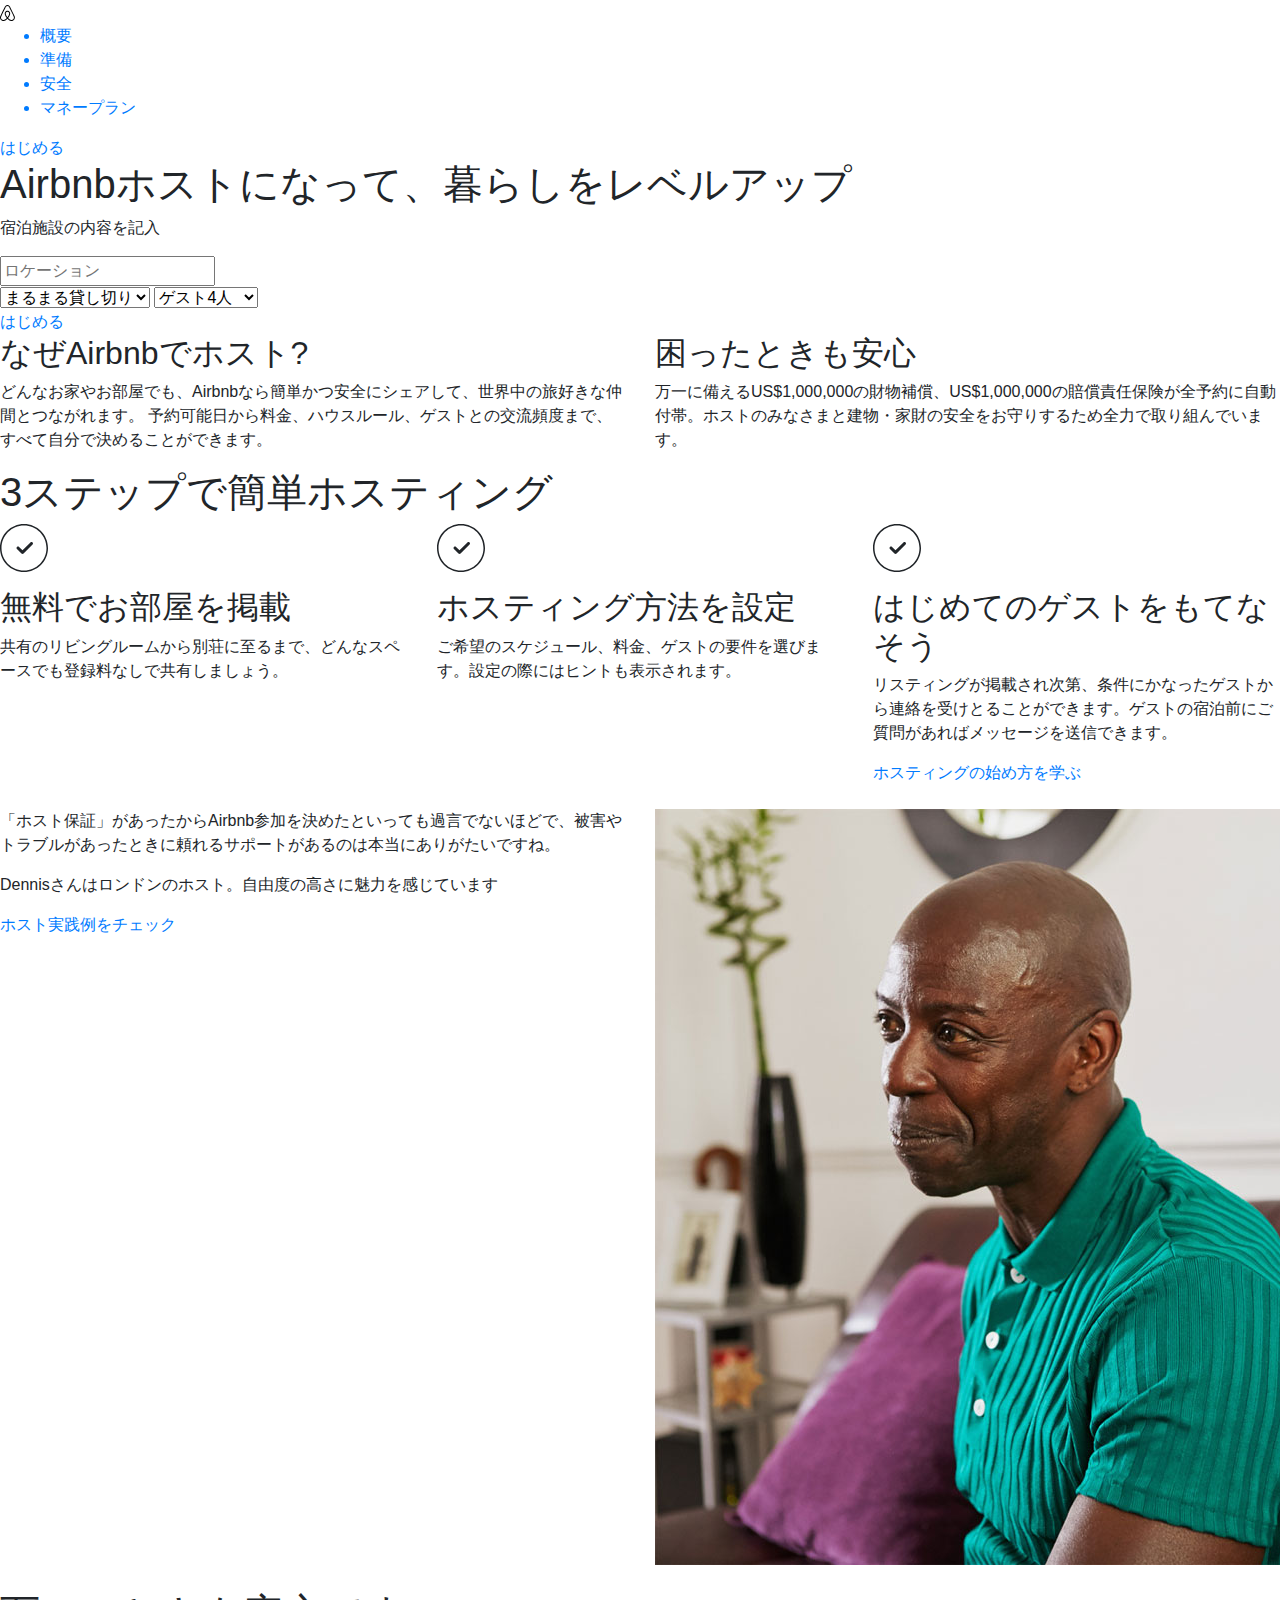
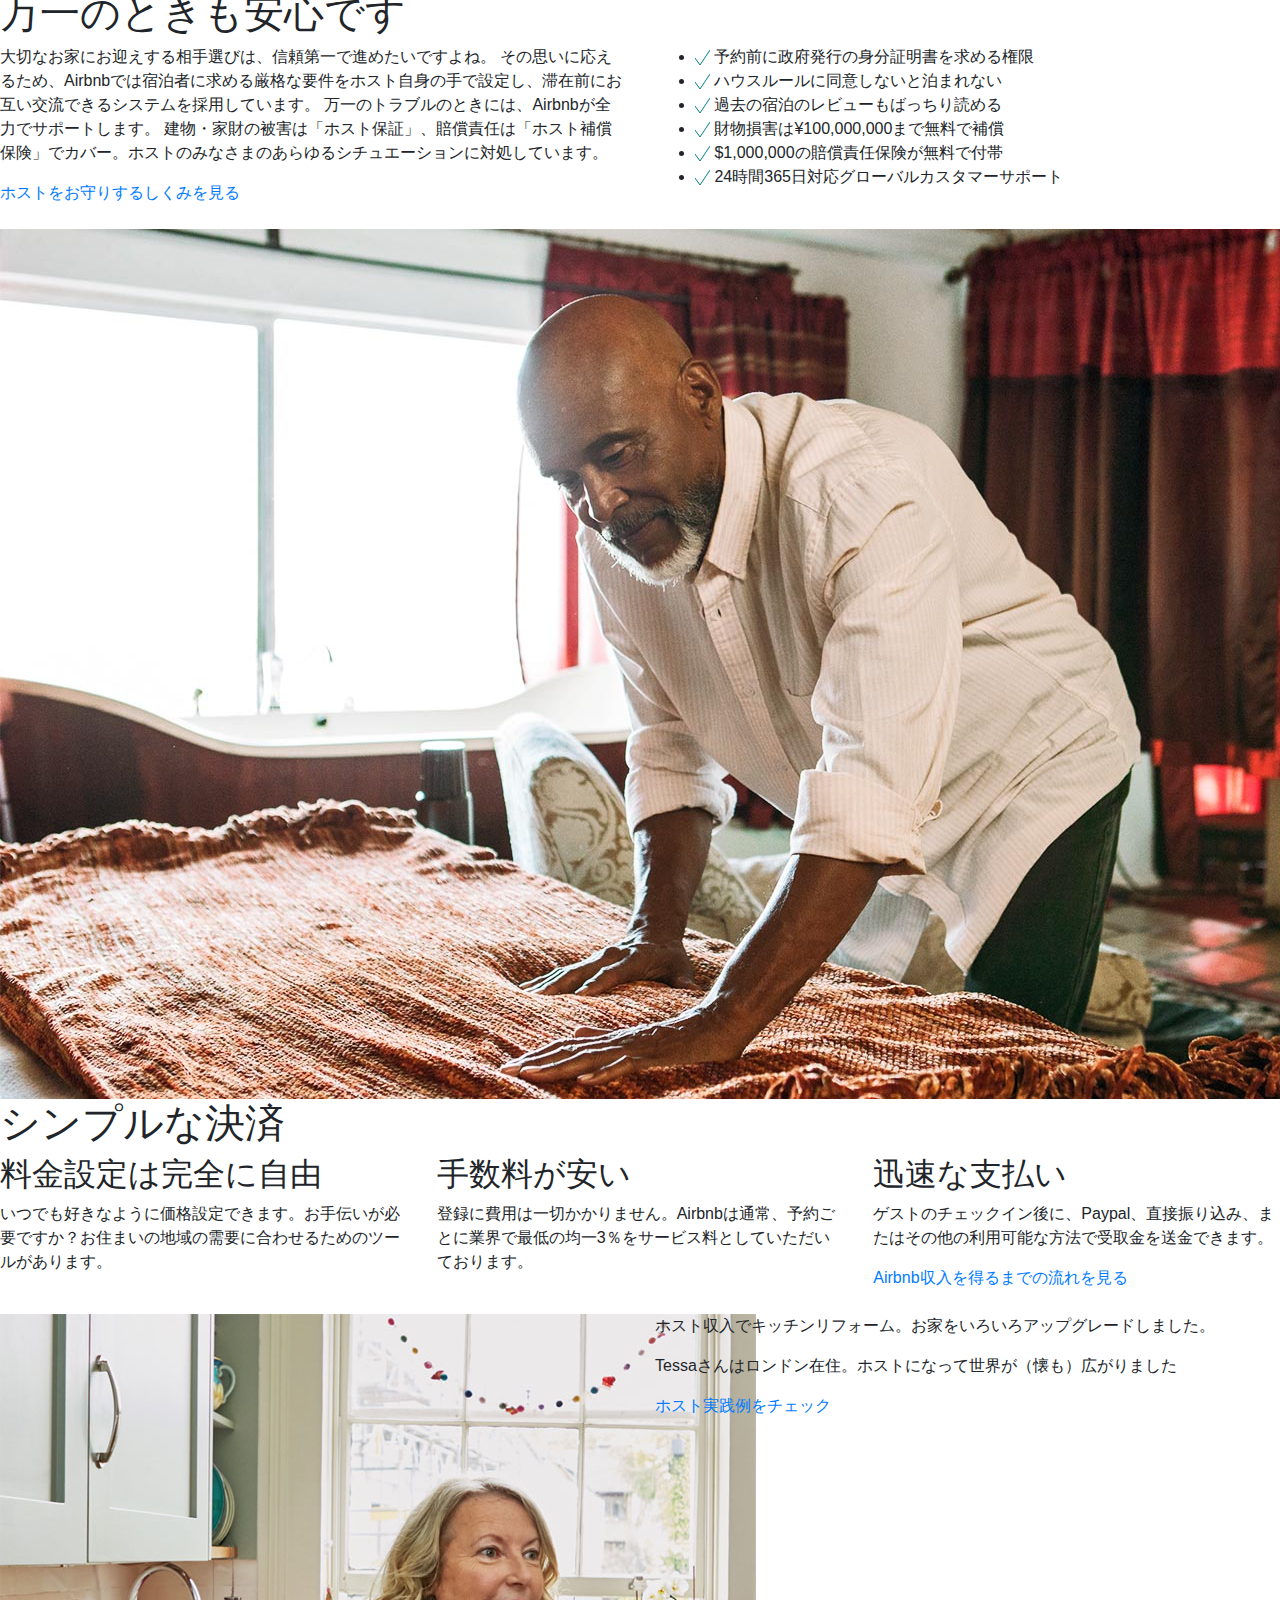
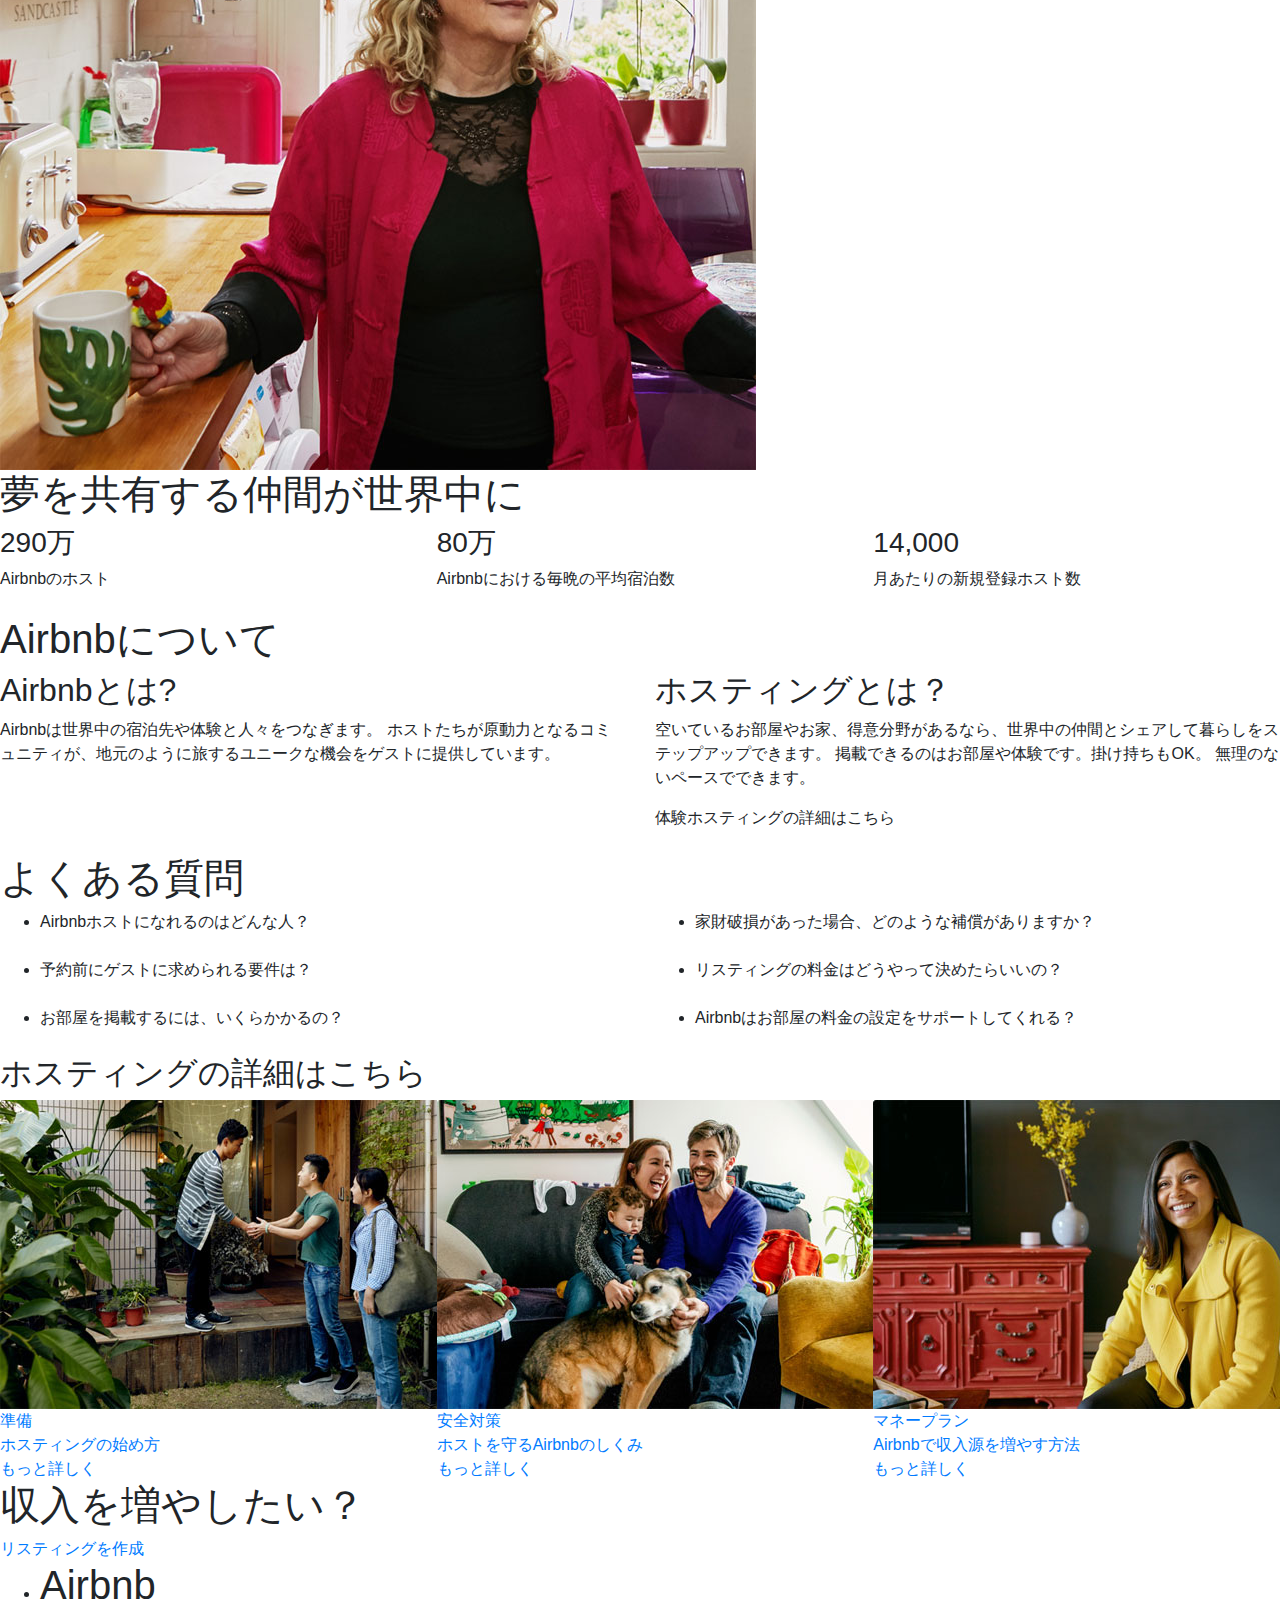
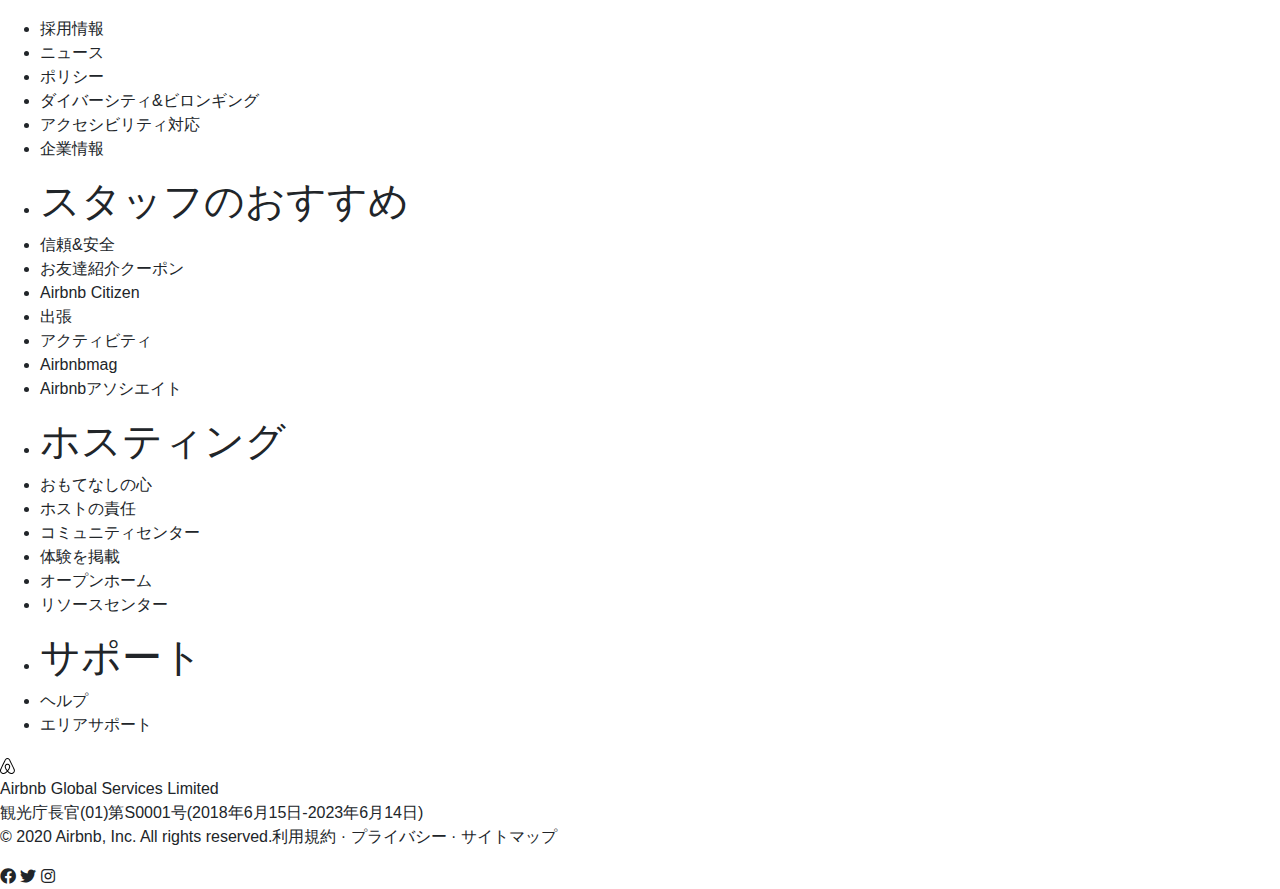
==== index.html @ faec4186 "Create index.html" ====
<!DOCTYPE html>

<html lang="ja">
  <head>
    <meta charaset="utf-8">
    <title>"Task5"</title>
    <meta name="description" content="Home">
    <link rel="stylesheet" href="styles.css">
    <!-- レスポンシブ対応 -->
    <link rel="stylesheet" href="responsive.css">
    <meta name="viewport" content="width=device-width, initial-scale=1.0, maximum-scale=1.0, minimum-scale=1.0">
    <!-- Font Awesome 5 -->
    <link rel="stylesheet" href="https://use.fontawesome.com/releases/v5.6.3/css/all.css">    
    <!-- Bootstrap CSS -->
    <link rel="stylesheet" href="https://stackpath.bootstrapcdn.com/bootstrap/4.4.1/css/bootstrap.min.css" integrity="sha384-Vkoo8x4CGsO3+Hhxv8T/Q5PaXtkKtu6ug5TOeNV6gBiFeWPGFN9MuhOf23Q9Ifjh" crossorigin="anonymous">
    <!-- formrun -->
    <script src="https://sdk.form.run/js/v2/formrun.js"></script>
  </head>

  <body>
    <div id="container">
    <!--  -->
      <header id="header">
        <div id="header-logo"><a href="https://www.airbnb.jp/"><img src="svg-logo.svg"></a></div>
        <nav id="header-nav">
          <ul id="header-ul">
            <a class="current" href="#"><li class="header-list">概要</li></a>
            <a href="setup.html"><li class="header-list">準備</li></a>
            <a href="safety.html"><li class="header-list">安全</li></a>
            <a href="moneyplan.html"><li class="header-list">マネープラン</li></a>
          </ul>
        </nav>

        <div id="header-start-btn">
          <a href="#">はじめる</a>
        </div>
      </header>

      <div id="start">
        <div id="start-top">
          <div id="start-box">
            <div id="start-box-title"><h1>Airbnbホストになって、暮らしをレベルアップ</h1></div>
            <div id="start-box-contents">
              <div id="start-box-para"><p>宿泊施設の内容を記入</p></div>
              <input id="location" type="text" name="location" placeholder="ロケーション">
              <div id="form-select">
                <select name="usage">
                  <option value="">まるまる貸し切り</option>
                  <option value="">個室</option>
                  <option value="">シェアルーム</option>
                </select>
                <select name="people-number">
                  <option value="">ゲスト1人</option>
                  <option value="">ゲスト2人</option>
                  <option value="">ゲスト3人</option>
                  <option value="" selected>ゲスト4人</option>
                  <option value="">ゲスト5人</option>
                  <option value="">ゲスト6人</option>
                  <option value="">ゲスト7人</option>
                  <option value="">ゲスト8人</option>
                  <option value="">ゲスト9人</option>
                  <option value="">ゲスト10人</option>
                  <option value="">ゲスト11人</option>
                  <option value="">ゲスト12人</option>
                  <option value="">ゲスト13人</option>
                  <option value="">ゲスト14人</option>
                  <option value="">ゲスト15人</option>
                  <option value="">ゲスト16人</option>
                </select>
              </div>
              <div id="start-btn"><a href="#">はじめる</a></div>
            </div>
          </div>
        </div>
        <div id="start-bottom">
          <section id="start-intro" class="row">
            <div id="intro-left" class="col-sm-12 col-md-8 col-lg-8 col-xl-6 mx-auto">
              <h2>なぜAirbnbでホスト?</h2>
              <p>
                どんなお家やお部屋でも、Airbnbなら簡単かつ安全にシェアして、世界中の旅好きな仲間とつながれます。 予約可能日から料金、ハウスルール、ゲストとの交流頻度まで、すべて自分で決めることができます。
              </p>
            </div>
            <div id="intro-right" class="col-sm-12 col-md-8 col-lg-8 col-xl-6 mx-auto">
              <h2>困ったときも安心</h2>
              <p>
                万一に備えるUS$1,000,000の財物補償、US$1,000,000の賠償責任保険が全予約に自動付帯。ホストのみなさまと建物・家財の安全をお守りするため全力で取り組んでいます。
              </p>
            </div>
          </section>
        </div>

      </div>

      <main id="main" class="index-main">
        <section class="main-section section1 index-main-section">
          <div class="main-section-title"><h1>3ステップで簡単ホスティング</h1></div>
          <div class="contents row">
            <div class="content col-md-8 col-lg-8 col-xl-4 mx-auto mb-lg-4">
              <div style="margin-bottom:16px">
                <svg viewBox="0 0 32 32" role="presentation" aria-hidden="true" focusable="false" style="height:48px;width:48px;display:block;fill:currentColor">
                  <path d="m16 31c-8.28 0-15-6.72-15-15s6.72-15 15-15 15 6.72 15 15-6.72 15-15 15m0-31c-8.84 0-16 7.16-16 16s7.16 16 16 16 16-7.16 16-16-7.16-16-16-16m5.71 12.29c.39.39.39 1.02 0 1.41l-6 6c-.39.39-1.02.39-1.41 0l-3-3c-.39-.39-.39-1.02 0-1.41s1.02-.39 1.41 0l2.29 2.29 5.29-5.29c.39-.39 1.02-.39 1.41 0"> 
                  </path>
                </svg>
              </div>
              <h2>無料でお部屋を掲載</h2>
              <p>
                共有のリビングルームから別荘に至るまで、どんなスペースでも登録料なしで共有しましょう。
              </p>
            </div>
            <div class="content col-md-8 col-lg-8 col-xl-4 mx-auto mb-lg-4">
              <div style="margin-bottom:16px">
                <svg viewBox="0 0 32 32" role="presentation" aria-hidden="true" focusable="false" style="height:48px;width:48px;display:block;fill:currentColor">
                  <path d="m16 31c-8.28 0-15-6.72-15-15s6.72-15 15-15 15 6.72 15 15-6.72 15-15 15m0-31c-8.84 0-16 7.16-16 16s7.16 16 16 16 16-7.16 16-16-7.16-16-16-16m5.71 12.29c.39.39.39 1.02 0 1.41l-6 6c-.39.39-1.02.39-1.41 0l-3-3c-.39-.39-.39-1.02 0-1.41s1.02-.39 1.41 0l2.29 2.29 5.29-5.29c.39-.39 1.02-.39 1.41 0"> 
                  </path>
                </svg>
              </div>
              <h2>ホスティング方法を設定</h2>
              <p>
                ご希望のスケジュール、料金、ゲストの要件を選びます。設定の際にはヒントも表示されます。
              </p>
            </div>
            <div class="content col-md-8 col-lg-8 col-xl-4 mx-auto mb-lg-4">
              <div style="margin-bottom:16px">
                <svg viewBox="0 0 32 32" role="presentation" aria-hidden="true" focusable="false" style="height:48px;width:48px;display:block;fill:currentColor">
                  <path d="m16 31c-8.28 0-15-6.72-15-15s6.72-15 15-15 15 6.72 15 15-6.72 15-15 15m0-31c-8.84 0-16 7.16-16 16s7.16 16 16 16 16-7.16 16-16-7.16-16-16-16m5.71 12.29c.39.39.39 1.02 0 1.41l-6 6c-.39.39-1.02.39-1.41 0l-3-3c-.39-.39-.39-1.02 0-1.41s1.02-.39 1.41 0l2.29 2.29 5.29-5.29c.39-.39 1.02-.39 1.41 0"> 
                  </path>
                </svg>
              </div>
              <h2>はじめてのゲストをもてなそう</h2>
              <p>
                リスティングが掲載され次第、条件にかなったゲストから連絡を受けとることができます。ゲストの宿泊前にご質問があればメッセージを送信できます。
              </p>
              <a href="#">ホスティングの始め方を学ぶ</a>
            </div>
          </div>
          <div class="contents row col-reverse">
            <div class="content col-md-6 col-lg-6 col-xl-6">
              <!-- <div class="dash">"</div> -->
              <p class="strong">
               「ホスト保証」があったからAirbnb参加を決めたといっても過言でないほどで、被害やトラブルがあったときに頼れるサポートがあるのは本当にありがたいですね。
              </p>
              <p class="strong2">
                Dennisさんはロンドンのホスト。自由度の高さに魅力を感じています
              </p>
              <div class="a-frame">
                <a href="#">ホスト実践例をチェック</a>
              </div>
            </div>
            <div class="image image-h col-md-6 col-lg-6 col-xl-6 mb-sm-4">
              <img src="main-section1-image.jpg">
            </div>
          </div>
        </section>
        <section class="main-section section2 index-main-section">
          <div class="main-section-title"><h1>万一のときも安心です</h1></div>
          <div class="contents row">
            <div class="content col-md-8 col-lg-12 col-xl-6 mx-auto mb-lg-4 mb-sm-4">
              <p class="index-main-para">
                大切なお家にお迎えする相手選びは、信頼第一で進めたいですよね。 その思いに応えるため、Airbnbでは宿泊者に求める厳格な要件をホスト自身の手で設定し、滞在前にお互い交流できるシステムを採用しています。 万一のトラブルのときには、Airbnbが全力でサポートします。 建物・家財の被害は「ホスト保証」、賠償責任は「ホスト補償保険」でカバー。ホストのみなさまのあらゆるシチュエーションに対処しています。
              </p>
              <a href="#">
                ホストをお守りするしくみを見る        
              </a>
            </div>
            <div class="content col-md-8 col-lg-12 col-xl-6 mx-auto">
              <ul>
                <li>
                  <svg viewBox="0 0 15 15" width="15" height="15">
                    <line x1="5" y1="15" x2="15" y2="0" stroke="#008489" stroke-width="1"/>
                    <line x1="5" y1="15" x2="0" y2="8" stroke="#008489" stroke-width="1"/>
                  </svg>
                予約前に政府発行の身分証明書を求める権限</li>
                <li>
                  <svg viewBox="0 0 15 15" width="15" height="15">
                    <line x1="5" y1="15" x2="15" y2="0" stroke="#008489" stroke-width="1"/>
                    <line x1="5" y1="15" x2="0" y2="8" stroke="#008489" stroke-width="1"/>
                  </svg>
                  ハウスルールに同意しないと泊まれない</li>
                <li>
                  <svg viewBox="0 0 15 15" width="15" height="15">
                    <line x1="5" y1="15" x2="15" y2="0" stroke="#008489" stroke-width="1"/>
                    <line x1="5" y1="15" x2="0" y2="8" stroke="#008489" stroke-width="1"/>
                  </svg>
                  過去の宿泊のレビューもばっちり読める</li>
                <li>
                  <svg viewBox="0 0 15 15" width="15" height="15">
                    <line x1="5" y1="15" x2="15" y2="0" stroke="#008489" stroke-width="1"/>
                    <line x1="5" y1="15" x2="0" y2="8" stroke="#008489" stroke-width="1"/>
                  </svg>
                  財物損害は¥100,000,000まで無料で補償</li>
                <li>
                  <svg viewBox="0 0 15 15" width="15" height="15">
                    <line x1="5" y1="15" x2="15" y2="0" stroke="#008489" stroke-width="1"/>
                    <line x1="5" y1="15" x2="0" y2="8" stroke="#008489" stroke-width="1"/>
                  </svg>
                  $1,000,000の賠償責任保険が無料で付帯</li>
                <li>
                  <svg viewBox="0 0 15 15" width="15" height="15">
                    <line x1="5" y1="15" x2="15" y2="0" stroke="#008489" stroke-width="1"/>
                    <line x1="5" y1="15" x2="0" y2="8" stroke="#008489" stroke-width="1"/>
                  </svg>
                  24時間365日対応グローバルカスタマーサポート</li>
              </ul>
            </div>
            <div class="image image-f col-md-12 col-lg-12 col-xl-12">
              <img src="main-section2-image.jpg">
            </div>
          </div>
        </section>
        <section class="main-section section3 index-main-section">
          <div class="main-section-title"><h1>シンプルな決済</h1></div>
          <div class="contents row">
            <div class="content col-md-4 col-lg-8 col-xl-4 mx-auto mb-lg-4">
              <h2>料金設定は完全に自由</h2>
                <p>
                いつでも好きなように価格設定できます。お手伝いが必要ですか？お住まいの地域の需要に合わせるためのツールがあります。
              </p>
            </div>
            <div class="content col-md-4 col-lg-8 col-xl-4 mx-auto mb-lg-4">
              <h2>手数料が安い</h2>
              <p>
                登録に費用は一切かかりません。Airbnbは通常、予約ごとに業界で最低の均一3％をサービス料としていただいております。
              </p>
            </div>
            <div class="content col-md-4 col-lg-8 col-xl-4 mx-auto mb-lg-4">
              <h2>迅速な支払い</h2>
              <p>
                ゲストのチェックイン後に、Paypal、直接振り込み、またはその他の利用可能な方法で受取金を送金できます。
              </p>
              <a href="#">Airbnb収入を得るまでの流れを見る</a>
            </div>
          </div>
          <div class="contents row">
            <div class="image image-h col-md-6 col-lg-6 col-xl-6">
              <img src="main-section3-image.jpg">
            </div>
            <div class="content col-md-6 col-lg-6 col-xl-6">
              <p class="strong">
                ホスト収入でキッチンリフォーム。お家をいろいろアップグレードしました。
              </p>
              <p class="strong2">
                Tessaさんはロンドン在住。ホストになって世界が（懐も）広がりました 
              </p>
              <div class="a-frame">
                <a href="#">ホスト実践例をチェック</a>
              </div>
            </div>
          </div>
        </section>
        <section class="main-section section4 index-main-section">
          <div class="main-section-title"><h1>夢を共有する仲間が世界中に</h1></div>
          <div class="contents row">
            <div class="content center col-md-4 col-lg-4 col-xl-4 mb-sm-4">
                <h3>290万</h3>
                Airbnbのホスト
            </div>
            <div class="content center col-md-4 col-lg-4 col-xl-4 mb-sm-4">
              <h3>80万</h3>
              Airbnbにおける毎晩の平均宿泊数
            </div>
            <div class="content center col-md-4 col-lg-4 col-xl-4 mb-sm-4">
              <h3>14,000</h3>
              月あたりの新規登録ホスト数
            </div>
          </div>
        </section>
        <section class="main-section section5 index-main-section">
          <div class="main-section-title">
            <h1>Airbnbについて</h1>
          </div>
          <div class="contents row">
            <div class="content col-md-6 col-lg-8 col-xl-6 mx-auto mb-lg-4">
              <h2>Airbnbとは?</h2>
              <p>
                Airbnbは世界中の宿泊先や体験と人々をつなぎます。 ホストたちが原動力となるコミュニティが、地元のように旅するユニークな機会をゲストに提供しています。
              </p>
            </div>
            <div class="content col-md-6 col-lg-8 col-xl-6 mx-auto mb-lg-4">
              <h2>ホスティングとは？</h2>
              <p>
                空いているお部屋やお家、得意分野があるなら、世界中の仲間とシェアして暮らしをステップアップできます。 掲載できるのはお部屋や体験です。掛け持ちもOK。 無理のないペースでできます。
              </p>
              <a>
                体験ホスティングの詳細はこちら
              </a>
            </div>
          </div>
        </section>
        <section class="main-section question index-main-section">
          <div class="main-section-title">
            <h1>よくある質問</h1>
          </div>
          <div class="contents row">
            <div class="content col-md-6 col-lg-10 col-xl-6">
              <ul>
                <li class="mb-lg-4">Airbnbホストになれるのはどんな人？</li>
                <li class="mb-lg-4">予約前にゲストに求められる要件は？</li>
                <li class="mb-lg-4">お部屋を掲載するには、いくらかかるの？</li>
              </ul>
            </div>
            <div class="content col-md-6 col-lg-10 col-xl-6">
              <ul>
                <li class="mb-lg-4">家財破損があった場合、どのような補償がありますか？</li>
                <li class="mb-lg-4">リスティングの料金はどうやって決めたらいいの？</li>
                <li class="mb-lg-4">Airbnbはお部屋の料金の設定をサポートしてくれる？</li>
              </ul>
            </div>
          </div>
        </section>
        <section id="main-detail">
          <h2>ホスティングの詳細はこちら</h2>
          <div class="contents row">
            <div class="content detail-content col-sm-12 col-md-4 col-lg-4 col-xl-4">
              <div class="image detail-image">
                <img src="main-section7.1-image.jpg">
              </div>
              <div class="detail-explain">
                <a href="">
                  <span class="detail-title">準備</span><br>
                  <span>ホスティングの始め方</span><br>
                  <span class="detail-more">もっと詳しく</span>
                </a>
              </div>
            </div>
            <div class="content detail-content col-sm-12 col-md-4 col-lg-4 col-xl-4">
              <div class="image detail-image">
                <img src="main-section7.2-image.jpg">
              </div>
              <div class="detail-explain">
                <a href="">
                  <span class="detail-title">安全対策</span><br>
                  <span>ホストを守るAirbnbのしくみ</span><br>
                  <span class="detail-more">もっと詳しく</span>
                </a>
              </div>
            </div>
            <div class="content detail-content col-sm-12 col-md-4 col-lg-4 col-xl-4">
              <div class="image detail-image">
                <img src="main-section7.3-image.jpg">
              </div>
              <div class="detail-explain">
                <a href="">
                  <span class="detail-title">マネープラン</span><br>
                  <span>Airbnbで収入源を増やす方法</span><br>
                  <span class="detail-more">もっと詳しく</span>
                </a>
              </div>
            </div>
          </div>
        </section>
      </main>

      <div id="end">
        <div id="end-box">
          <div id="end-title"><h1>収入を増やしたい？</h1></div>
          <div id="end-para"><a href="#">リスティングを作成</a></div>
        </div>
      </div>

      <footer id="footer">

        <section id="footer-top">
          <ul class="footer-ul1" id="footer-ul">
            <li class="footer-list"><h1>Airbnb</h1></li>
            <li class="footer-list">採用情報</li>
            <li class="footer-list">ニュース</li>
            <li class="footer-list">ポリシー</li>
            <li class="footer-list">ダイバーシティ&ビロンギング</li>
            <li class="footer-list">アクセシビリティ対応</li>
            <li class="footer-list">企業情報</li>
          </ul>

          <ul class="footer-ul2" id="footer-ul">
            <li class="footer-list"><h1>スタッフのおすすめ</h1></li>
            <li class="footer-list">信頼&安全</li>
            <li class="footer-list">お友達紹介クーポン</li>
            <li class="footer-list">Airbnb Citizen</li>
            <li class="footer-list">出張</li>
            <li class="footer-list">アクティビティ</li>
            <li class="footer-list">Airbnbmag</li>
            <li class="footer-list new">Airbnbアソシエイト</li>
          </ul>

          <ul class="footer-ul3" id="footer-ul">
            <li class="footer-list"><h1>ホスティング</h1></li>
            <li class="footer-list">おもてなしの心</li>
            <li class="footer-list">ホストの責任</li>
            <li class="footer-list">コミュニティセンター</li>
            <li class="footer-list">体験を掲載</li>
            <li class="footer-list">オープンホーム</li>
            <li class="footer-list new">リソースセンター</li>
          </ul>

          <ul class="footer-ul3" id="footer-ul">
            <li class="footer-list"><h1>サポート</h1></li>
            <li class="footer-list">ヘルプ</li>
            <li class="footer-list new">エリアサポート</li>
          </ul>

        </section>

        <section id="footer-bottom">
          <div id="footer-img">
            <img src="svg-logo.svg">
          </div>

          <div id="footer-tag">
            <a>Airbnb Global Services Limited<br>
              観光庁長官(01)第S0001号(2018年6月15日-2023年6月14日)</a>
            <p class="copyright">© 2020 Airbnb, Inc. All rights reserved.利用規約 · プライバシー · サイトマップ</p>
          </div>

          <div id="footer-logo">
            <span class="fab fa-facebook"></span>
            <span class="fab fa-twitter"></span>
            <span class="fab fa-instagram"></span>
          </div>
      </section>
      </footer>

    </div><!--containerの終わり-->
    <script type="text/javascript" src="https://code.jquery.com/jquery-3.4.1.min.js"></script>
    <script type="text/javascript" src="script.js"></script>
  </body>
</html>
---- responsive.css ----
@media screen and (max-width:1200px){
  #header{
    /* position: relative; */
    height: 60px;
  }
  #header-nav{
    display: none;
    position: fixed;
    top: 0;
    left: 10%;
    height: 60px;
  }
  #header-start-btn{
    position: fixed;
    top: auto;
    bottom: 0;
    /* right: 0; */
    width: 100px;
    height: 50px;
  }
  #start-top{
    height: 280px;
    margin-top: 80px;
    margin-bottom: 280px;
    /* background-image: none; */
    background-image: url(image/start-image.jpg);
    background-size: cover;
  }
  #start-box{
    width: 100%;
    position: absolute;
    top: 65%;
    right: 0;
    /* left: 8%; */
    transform: translateY(0);
    background-color: transparent;
  }
  #start-box-title{
    color: white;
    /* height: 100%; */
  }
  #start-box-contents{
    width: 70%;
    margin: 0 auto;
    margin-top: 50px;
  }
  #start-box-para{
    padding-bottom: 0px;
  }
  .main-section h1{
    font-size: 40px;
  }
  .content .strong{
    font-size: 32px!important;
    font-weight: bold!important;
  }
  .detail-content{
    width: 80%;
  }
  .detail-explain{
    border: 1px solid #eee;
  }
  .detail-more{
    display: none;
  }
  #setup-start,#safety-start{
    margin: 50px 0px 0px 20px;
    margin: 130px auto;
    margin-bottom: 60px;
  }
  #setup-start-top,#safety-start-top{
    width: 80%;
    margin: 0 auto;
    text-align: center;
  }
  #setup-start-top h1, #safety-start-top h1{
    font-size: 38px;
  }
  #setup-start-btn,#safety-start-btn{
    margin-bottom: 40px;
  }
  .setup-start-image, .safety-start-image{
    width: 100%;
  }
  .setup-start-image img, .safety-start-image img{
    width: 100%;
    height: 400px;
    object-fit: cover;
  }
  .main-section .contents {
    margin: 80px 0px 60px 0px;
  }

}

@media screen and (max-width:768px){
  #start-top{
    height: 250px;
  }
  #start-box{
    position: absolute;
    top: 55%;
  }
  #start-box-title h1{
   font-size: 34px;
   font-weight: bold;
  }
  #start-box-contents{
    width: 100%;
    /* margin: 0 auto; */
    margin-top: 50px;
  }
  .main-section-title h1{
    font-size: 36px;
  }
  .col-reverse{
    display: flex;
    flex-direction: column-reverse;
  }
  .detail-image{
    width: 30%;
    /* flex: 0 0 30%!important; */
  }
  #end{
    height: 300px;
  }
  #end-box{
    /* width: 80%; */
    position: absolute;
    top: 20%;
    left: 5%;
    width: 50%;
}
  #end-title h1{
    font-size: 36px;
  }
  #footer-top{
    display: none;
  }
  #footer-logo{
    display: none;
  }
}
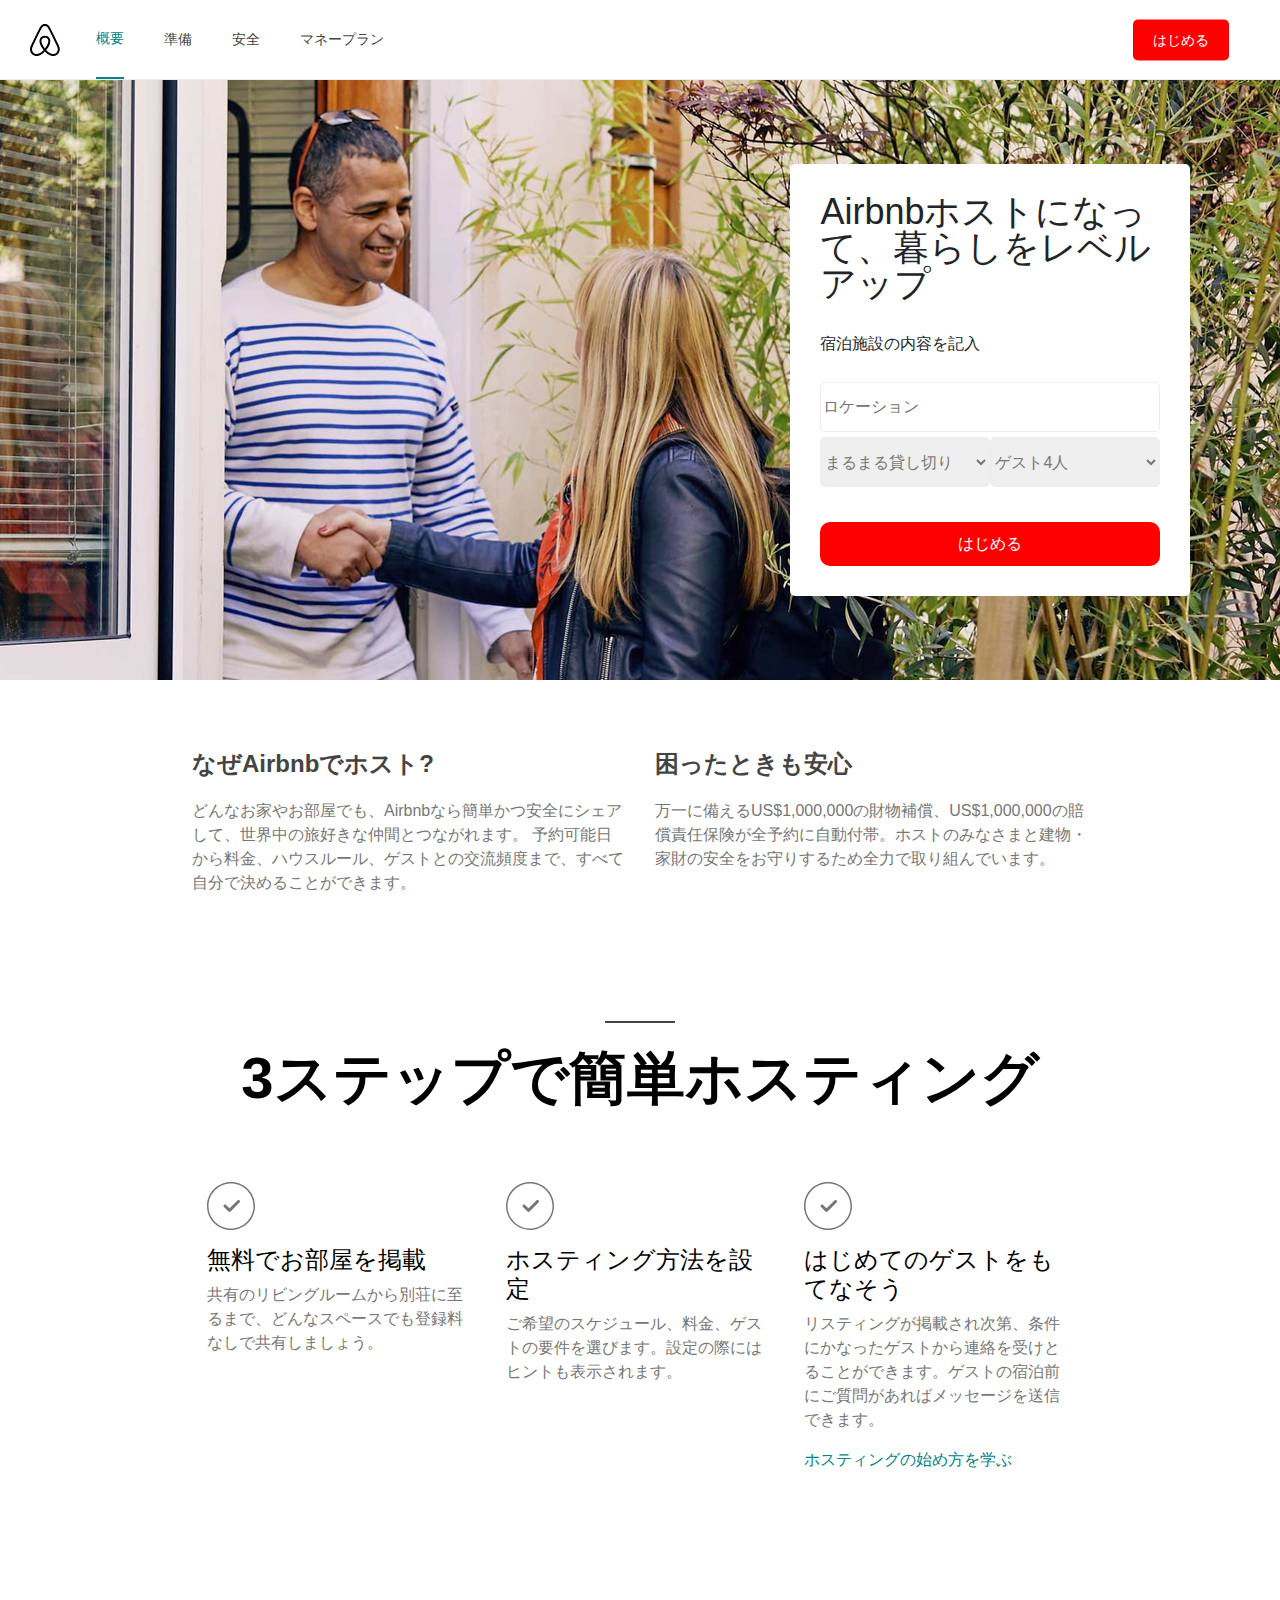
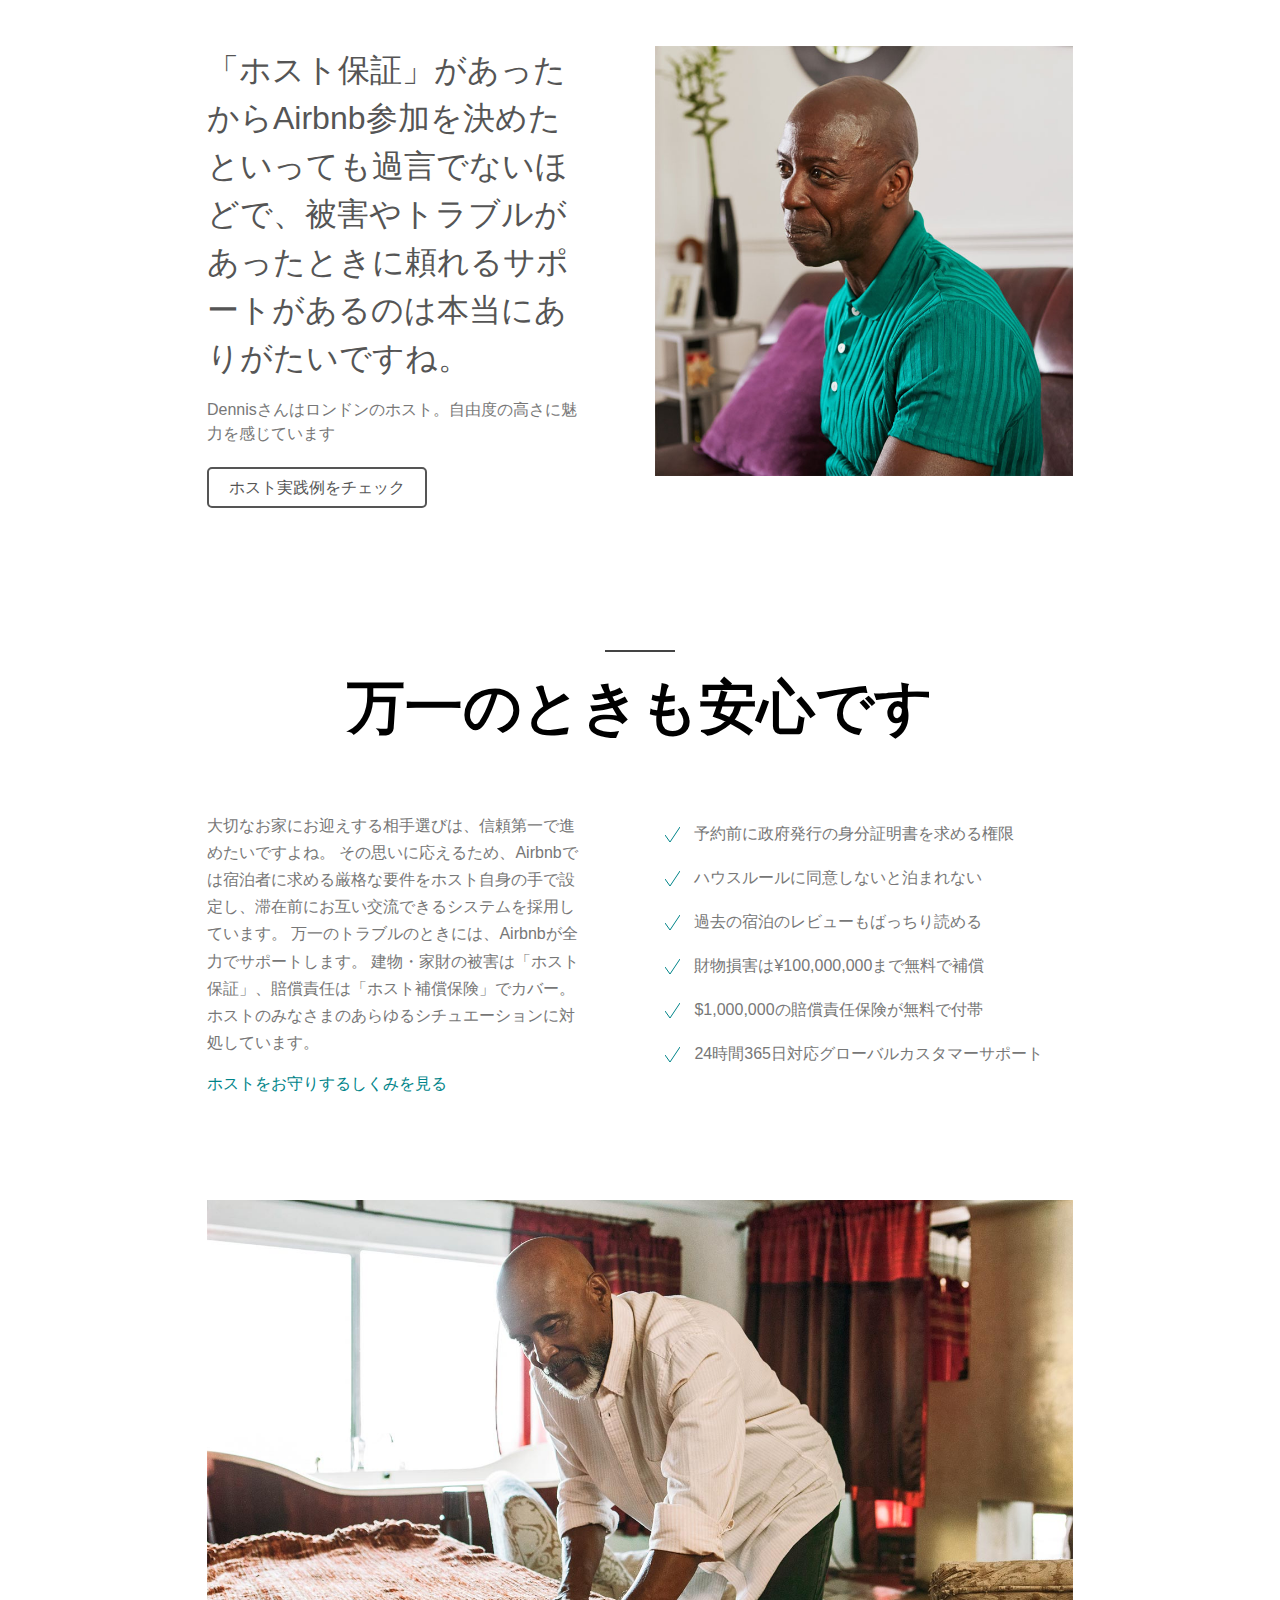
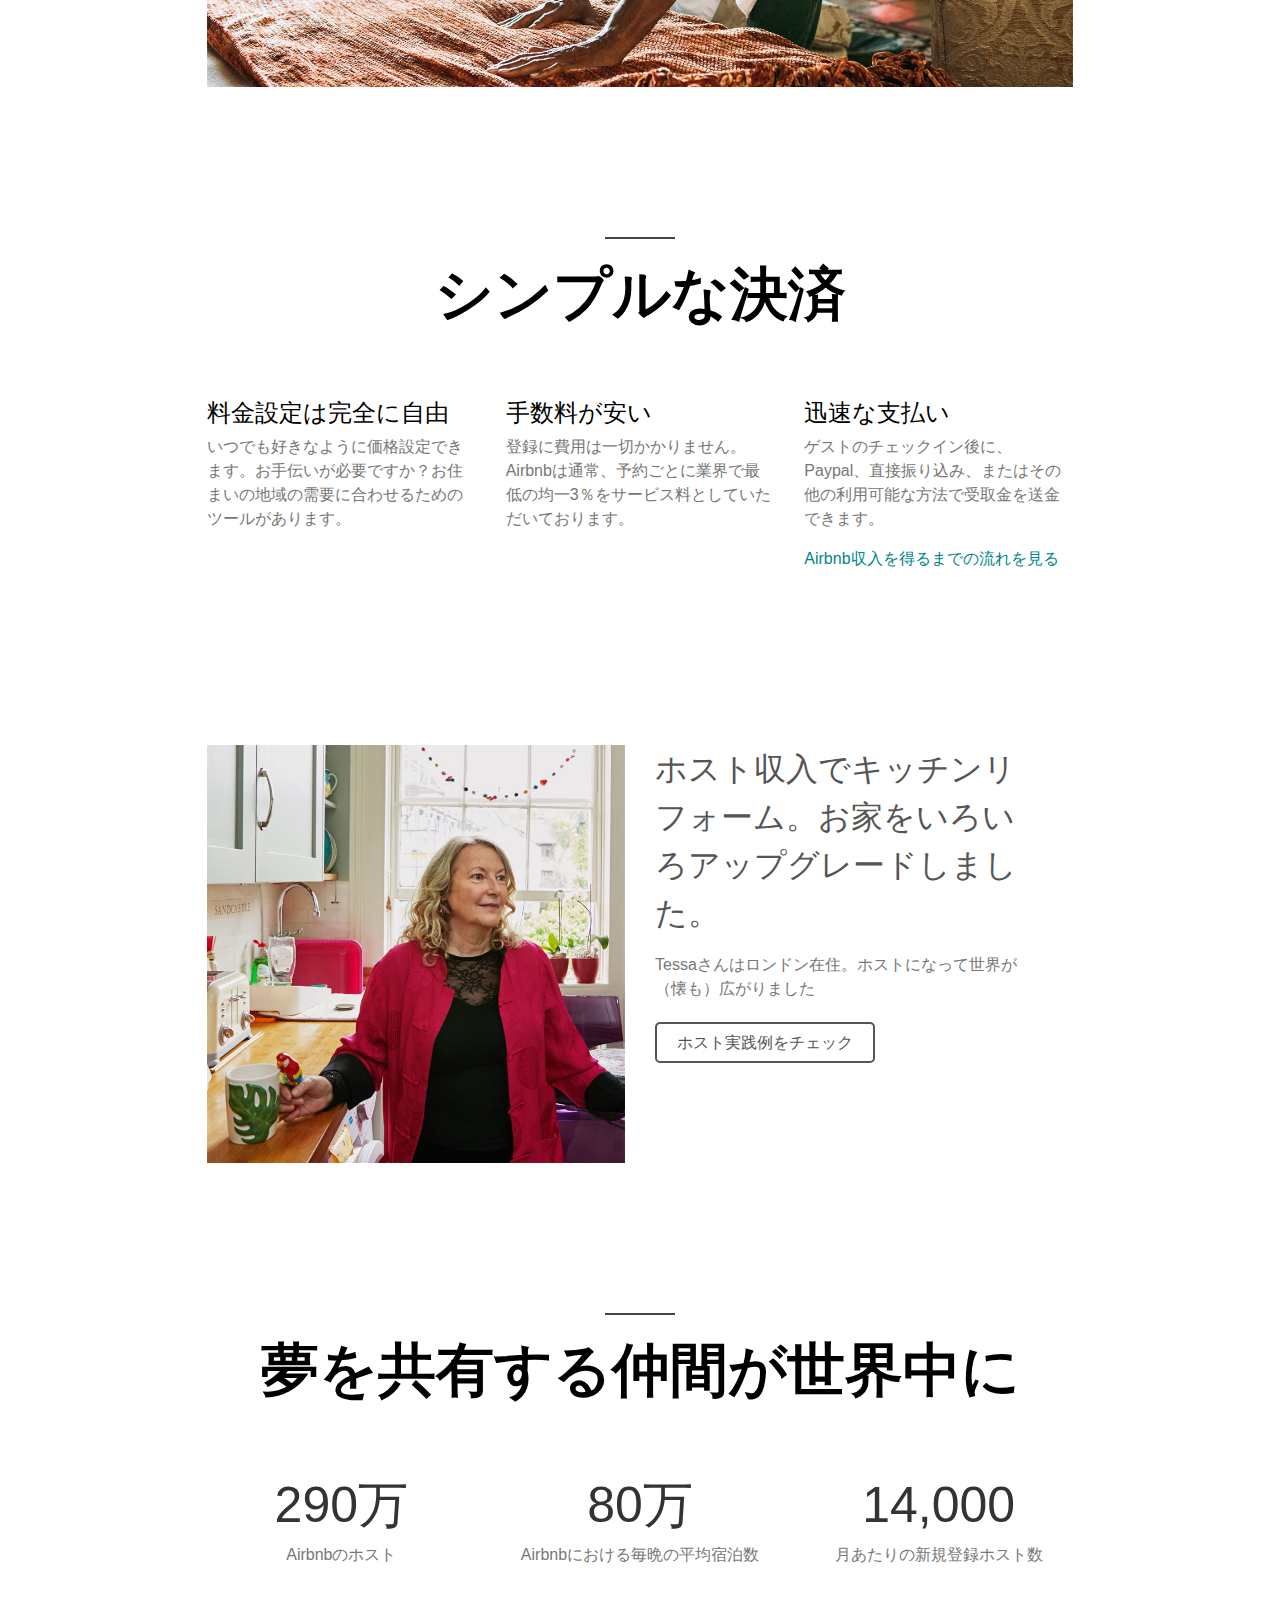
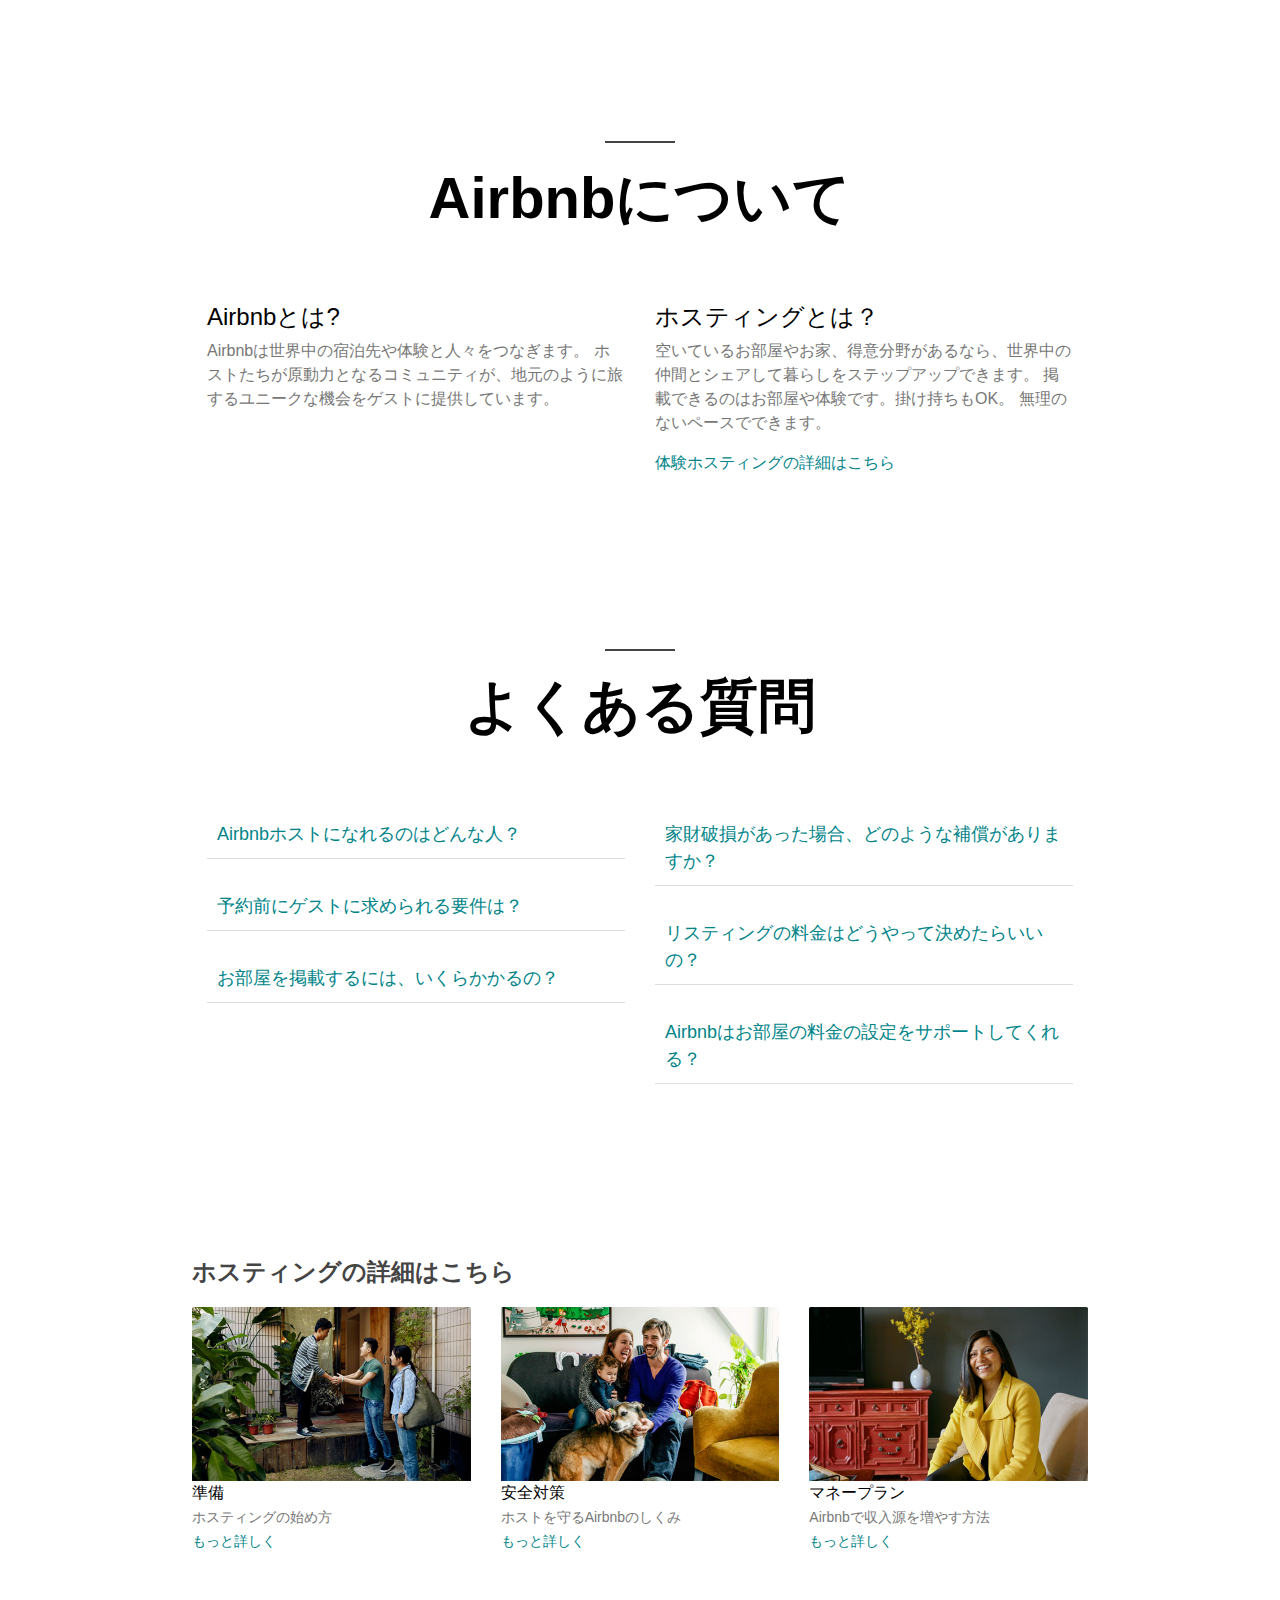
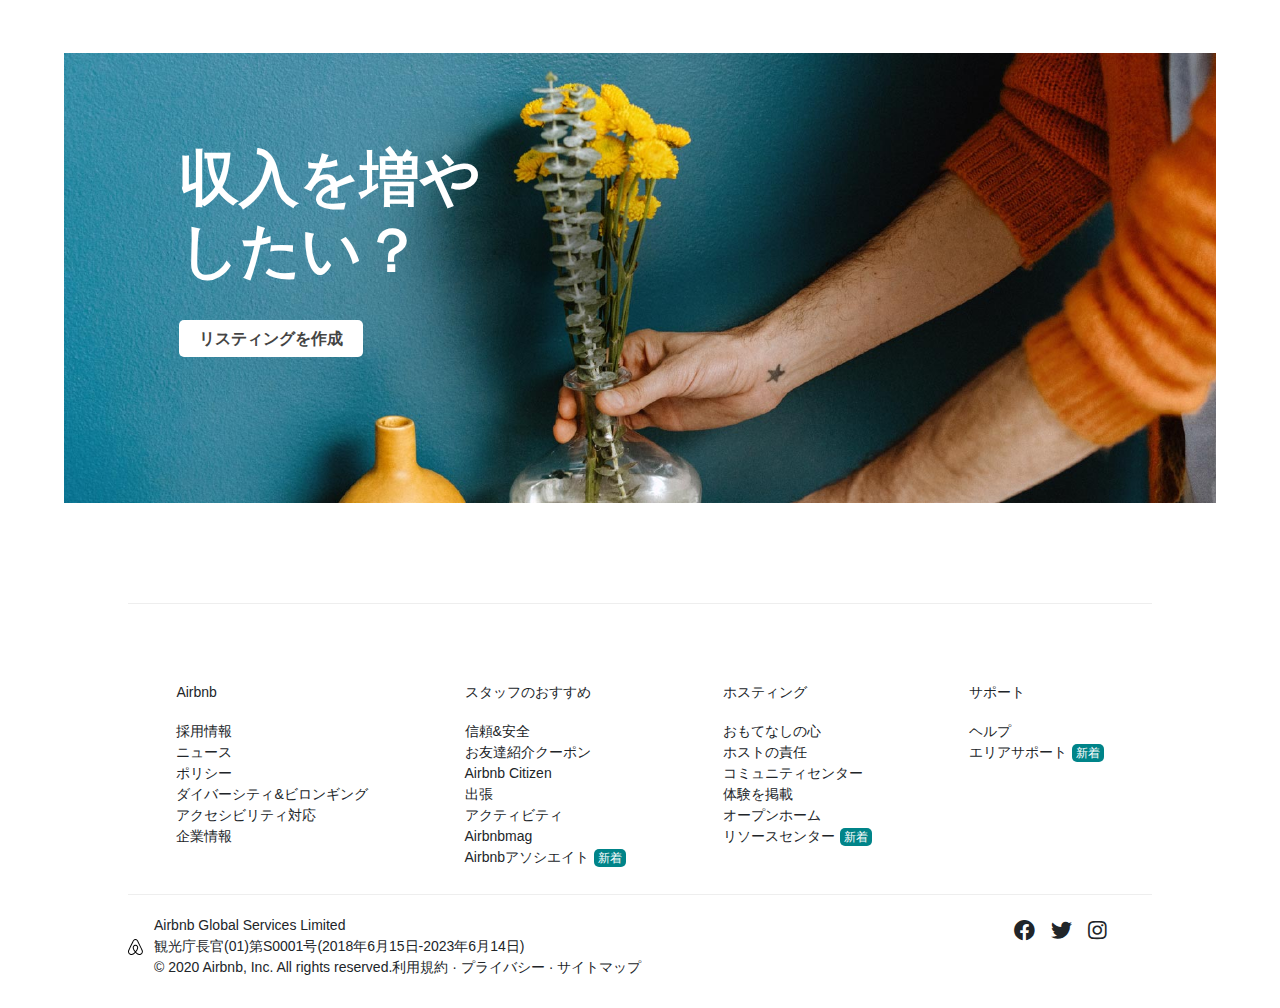
==== commit 178bd8c0: "Update index.html" ====
--- a/index.html
+++ b/index.html
@@ -3,7 +3,7 @@
 <html lang="ja">
   <head>
     <meta charaset="utf-8">
-    <title>"Task5"</title>
+    <title>"Airbnb Copy Site"</title>
     <meta name="description" content="Home">
     <link rel="stylesheet" href="styles.css">
     <!-- レスポンシブ対応 -->
@@ -18,6 +18,51 @@
   </head>
 
   <body>
+
+    <!-- <section id="form-test" class="mt-5"> -->
+      <!-- class, action, methodを変更しないでください -->
+      <!-- <form class="formrun" action="https://form.run/api/v1/r/gls8ir8o3zjne55avs0r95sl" method="post"> -->
+        <!-- ↓自由に要素を追加・編集することができます -->
+        <!-- <div>
+          <label>お名前</label>
+          <input name="お名前" type="text">
+        </div> -->
+        <!-- マークアップ例 --> 
+        <!-- <div>
+          <input type="text" name="郵便番号" data-formrun-type="postal-code-jp">
+          <select name="都道府県" data-formrun-type="region prefecture-jp"></select>
+        </div> -->
+
+        <!-- <div>
+          <label>メールアドレス [必須]</label>
+          <input name="メールアドレス" type="text" data-formrun-type="email" data-formrun-required>
+          <div data-formrun-show-if-error="メールアドレス">メールアドレスを正しく入力してください</div>
+        </div> -->
+
+        <!-- <div>
+          <label>お問い合わせ [必須]</label>
+          <textarea name="お問い合わせ" data-formrun-required></textarea>
+          <div data-formrun-show-if-error="お問い合わせ">お問い合わせ入力してください</div>
+        </div> -->
+
+        <!-- <div>
+          <label>個人情報利用同意 [必須]</label>
+          <input type="checkbox" name="個人情報利用同意" data-formrun-required>
+          <div data-formrun-show-if-error="個人情報利用同意">同意してください</div>
+        </div> -->
+
+        <!-- ボット投稿をブロックするためのタグ -->
+        <!-- <div class="_formrun_gotcha">
+          <style media="screen">._formrun_gotcha {position:absolute!important;height:1px;width:1px;overflow:hidden;}</style>
+          <label for="_formrun_gotcha">If you are a human, ignore this field</label>
+          <input type="text" name="_formrun_gotcha" id="_formrun_gotcha" tabindex="-1">
+        </div> -->
+
+        <!-- <button type="submit" data-formrun-error-text="未入力の項目があります" data-formrun-submitting-text="送信中...">送信</button> -->
+      <!-- </form> -->
+    <!-- </section> -->
+
+
     <div id="container">
     <!--  -->
       <header id="header">
--- a/styles.css
+++ b/styles.css
@@ -0,0 +1,550 @@
+/* CSSのリセット（消さないでください） */
+html, body,
+ul, ol, li,
+h1, h2, h3, h4, h5, h6,a,p, div, img,span,dl,dt,dd{
+  margin: 0;
+  padding: 0;
+}
+html,body{
+  color: #444;
+}
+body a{
+  text-decoration: none;
+  color: #444;
+}
+#body a:hover{
+  text-decoration: underline;
+}
+#header{
+  display: flex;
+  align-items: center;
+  position: fixed;
+    top: 0px;
+    left: 0px;
+  z-index: 10;
+  height: 80px;
+  width: 100%;
+  border-bottom: 1px solid #eee;
+  background-color: #fff;
+  font-size: 14px;
+}
+#header-logo{
+  margin-left: 30px;
+  margin-right: 30px;
+}
+#header-logo img{
+  width: 200%;
+}
+#header-nav{
+  height: 100%;
+}
+#header-ul{
+  list-style-type: none;
+  display: flex;
+  height: 100%;
+}
+#header-ul a{
+  height: 100%;
+  margin: 0px 20px;
+  display: flex;
+  align-items: center;
+}
+.current{
+  border-bottom: 2px solid rgb(0,132,137);
+  color: rgb(0,132,137);
+}
+#header-start-btn{
+  position: absolute;
+  top: 50%;
+  right: 4%;
+  transform: translateY(-50%);
+  border-radius: 5px;
+  padding: 10px 20px;
+  background-color: red;
+}
+#header-start-btn a{
+  color: #fff;
+}
+/*  */
+#setup-start,#safety-start,#moneyplan-start{
+  width: 80%;
+  margin: 0 auto;
+  margin-top: 200px;/*可変にしたければjqueryでheaderの高さを取得して設定*/  
+}
+#start-top{
+  height: 600px;
+  margin-top: 80px;/*可変にしたければjqueryでheaderの高さを取得して設定*/
+  background-image: url(start-image.jpg);
+  position: relative;
+}
+#setup-start-top,#safety-start-top,#moneyplan-start-top{
+  text-align: center;
+  width: 65%;
+  margin: 0 auto;
+  margin-bottom: 70px;
+}
+#setup-start-top h1 ,#safety-start-top h1,#moneyplan-start-top h1{
+  font-weight: bold;
+  font-size: 54px;
+  color: #000;
+}
+#setup-start-top::before{
+  content: "準備";
+  margin-bottom: 20px;
+  color: #333;
+  font-size: 14px;
+}
+#safety-start-top::before{
+  content: "安全対策";
+  margin-bottom: 20px;
+  color: #333;
+  font-size: 14px;
+}
+#moneyplan-start-top::before{
+  content: "マネープラン";
+  margin-bottom: 20px;
+  color: #333;
+  font-size: 14px;
+}
+.setup-start-para,.safety-start-para,.moneyplan-start-para{
+  margin: 40px 0px;
+  font-size: 24px;
+}
+#moneyplan-start-bottom{
+  width: 80%;
+  margin: 0 auto;
+  text-align: center;
+}
+#start-box{
+  background-color: #fff;
+  position: absolute;
+  top: 50%;
+  right: 7%;
+  transform: translateY(-50%);
+  width: 400px;
+  /* height: 400px; */
+  border-radius: 5px;
+  padding: 30px;
+}
+#moneyplan-start-box{
+  background-color: #fff;
+  /* width: 400px; */
+  /* height: 400px; */
+  border: 1px solid #ddd;
+  border-radius: 5px;
+  padding: 30px;
+}
+#start-box-title{
+  margin-bottom: 30px ;
+}
+#start-box-title h1{
+  font-size: 36px;
+  line-height: 1;
+}
+#start-box-para{
+  padding-bottom: 10px;
+}
+.form{
+  display: flex;
+  justify-content: space-around;
+}
+.form-left{
+  width: 30%;
+  position: relative;
+}
+.form-left::after{
+  content:"";
+  position: absolute;
+  top: 0px;
+  right: -100px;
+  /* display: flex; */
+  width: 1px;
+  height: 60px;
+  /* margin: 20px; */
+  background-color: #777;
+}
+.form-right{
+  width: 30%;
+}
+#start-box input,#start-box select{
+  width: 100%;
+  height: 50px;
+  margin-bottom: 5px;
+  border: 1px solid #eee;
+  border-radius: 5px;
+  font-size: 16px;
+  /* line-height: 2; */
+}
+#moneyplan-start-box input,#moneyplan-start-box select{
+  width: 100%;
+  height: 50px;
+  margin-bottom: 5px;
+  border: 1px solid #eee;
+  border-radius: 5px;
+  font-size: 16px;
+}
+#form-select{
+  display: flex;
+  margin-bottom: 30px;
+}
+#moneyplan-form-select{
+  /* display: flex; */
+  margin-bottom: 30px;
+}
+select{
+  color: #777;
+}
+#moneyplan-form-select select{
+  display: block;
+}
+#start-btn{
+  border-radius: 10px;
+  padding: 10px 20px;
+  background-color: red;
+  text-align: center;
+}
+#start-btn a{
+  color: #fff;
+}
+#setup-start-btn , #safety-start-btn{
+  display: inline-block;
+  border-radius: 10px;
+  padding: 10px 20px;
+  background-color: red;
+  text-align: center;
+}
+#setup-start-btn a , #safety-start-btn a{
+  color: #fff;
+}
+#moneyplan-start-btn{
+  width: 100%;
+  border-radius: 10px;
+  padding: 10px 20px;
+  background-color: red;
+}
+#moneyplan-start-btn a{
+  color: #fff;
+}
+/* start-img */
+.setup-start-image img,.safety-start-image img{
+  width: 100%;
+}
+/*  */
+#start-bottom{
+  width: 70%;
+  margin: 70px auto;
+}
+#start-intro h2{
+  margin-bottom: 20px;
+  font-weight: bold;
+  font-size: 24px;
+  color: #444;
+}
+#start-intro p{
+  color: #777;
+}
+/*  */
+/*  */
+#main{
+  width: 70%;
+  margin: 0 auto;
+  padding-top: 40px;
+  color: #777;
+}
+.setup-main , .safety-main,.moneyplan-main{
+  width: 80%!important;
+}
+#main ul{
+  list-style-type: none;
+}
+#main li{
+  padding: 10px;
+}
+#main li svg{
+  margin-right: 10px;
+}
+#main a{
+  color: #008489;
+}
+.setup-main-section , .safety-main-section,.moneyplan-main-section{
+  margin: 60px auto;
+}
+/* before */
+.index-main-section::before,.setup-main-section::before,.safety-main-section::before,.moneyplan-main-section::before{
+  content: "";
+  display: block;
+  width: 70px;
+  height: 2px;
+  margin: 0 auto;
+  margin-bottom: 20px;
+  background: #444;
+}
+/* main-section */
+.main-section-title{
+  text-align: center;
+}
+.main-section-title h1{
+  font-weight: bold;
+  font-size: 58px;
+  color: #000;
+}
+.main-section h2{
+  font-size: 24px;
+  color: #000000;
+}
+.main-section .center{
+  text-align: center;
+}
+.main-section h3{
+  font-size: 50px;
+  color: #333;
+}
+.main-section .contents{
+  margin: 70px 0px 150px 0px;
+}
+/* .main-section .contents .dash{
+  font-size: 100px;
+  color: #fdb32b;
+  font-family: Circular,-apple-system,BlinkMacSystemFont,Roboto,Helvetica Neue,sans-serif !important;
+  font-weight: bold;
+} */
+.main-section .contents .strong{
+  width: 90%;
+  font-size: 32px;
+  font-weight: 100;
+  color: #555;
+}
+.main-section .contents .strong2{
+  width: 90%;
+}
+.setup-main-section .content,.safety-main-section .content,.moneyplan-main-section .content{
+  padding-right: 50px;
+  padding-left: 50px;
+}
+.main-section .contents .content .a-frame{
+  /* display: block; */
+  /* width: 100%; */
+  margin-top: 30px;
+}
+.main-section .contents .content .a-frame a{
+  border: 2px solid #555;
+  border-radius: 5px;
+  padding: 10px 20px;
+  color: #555!important;
+  text-decoration: none!important;
+
+}
+.main-section .contents .image-f{
+  margin-top: 80px;
+}
+.main-section .contents .image img{
+  width: 100%;
+  height: 100%;
+}
+.main-section .contents .moneyplan-list-img{
+  width: 15%;
+  display: block;
+  margin-bottom: 20px;
+  /* height: 30%; */
+}
+.main-section .index-main-para{
+  width: 90%;
+  line-height: 1.7;
+}
+.main-section .setup-main-para{
+  text-align: center;
+  width: 80%;
+  margin: 70px auto;
+}
+.main-section .setup-main-para p{
+  font-size: 24px;
+}
+.main-section .safety-main-para{
+  text-align: center;
+  margin-top: 40px;
+  margin-bottom: 40px;
+  font-size: 24px;
+}
+.main-section .moneyplan-main-para{
+  text-align: center;
+  width: 60%;
+  margin: 40px auto;
+  font-size: 24px;
+}
+.question .contents .content li{
+  border-bottom: 1px solid #ddd;
+  padding: 30px 0px;
+  color: #008489;
+  font-size: 18px;
+}
+.safety-main-section table,.moneyplan-main-section table{
+  margin-bottom: 30px;
+  border-collapse: collapse;
+  text-align: center;
+}
+.safety-main-section table .airbnb-top,.moneyplan-main-section table .airbnb-top{
+  box-shadow:0px -3px 3px -1px;
+  /* box-shadow:-1px -2px 1px -1px; */
+  border-top: 1px solid #eee;
+  border-left: 1px solid #eee;
+  border-right: 1px solid #eee;
+}
+.safety-main-section table .airbnb,.moneyplan-main-section table .airbnb{
+  box-shadow:2px 0px 1px -1px;
+  border-left: 1px solid #eee;
+  border-right: 1px solid #eee;
+}
+.safety-main-section table tr,.moneyplan-main-section table tr{
+  border-bottom: 1px solid #ddd;
+}
+.safety-main-section table .table-left,.moneyplan-main-section table .table-left{
+  width: 50%;
+  height: 20px;
+  text-align: left;
+}
+.safety-main-section table .table-top,.moneyplan-main-section table .table-top{
+  font-size: 24px;
+  font-weight: bold;
+}
+.safety-main-section table td,.moneyplan-main-section table td{
+  padding: 20px;
+  width: 20%;
+}
+/* main-detail */
+#main-detail .contents .image img{
+  width: 100%;
+  height: 100%;
+}
+#main-detail h2{
+  margin-bottom: 20px;
+  font-weight: bold;
+  font-size: 24px;
+  color: #444;
+}
+#main-detail a{
+  text-decoration: none;
+}
+.detail-explain a span{
+  font-size: 14px;
+  color: #777;
+}
+.detail-title{
+  color: #000!important;
+  font-size: 16px!important;
+}
+.detail-more{
+  color: #008489!important;
+}
+/* setup-main-section4 */
+.setup-main-section4 .contents .content li{
+  border-bottom: 1px solid #ddd;
+  padding: 30px 0px;
+  color: #008489;
+  font-size: 18px;
+}
+.setup-main-content{
+  display: flex;
+  align-items: center;
+}
+.center{
+  text-align: center;
+}
+/*  */
+/* end */
+#end{
+  width: 90%;
+  height: 450px;
+  margin: 100px auto;
+  background-image: url(end-image.jpg);
+  background-size: cover;
+  background-position: center;
+  position: relative;
+}
+/* setup-end */
+.setup-end{
+  background-image: url(setup-end-image.jpg)!important;
+}
+/* safety-end */
+.safety-end{
+  background-image: url(safety-end-image.jpg)!important;
+}
+/* moneyplan-end */
+.moneyplan-end{
+  background-image: url(moneyplan-end-image.jpg)!important;
+}
+#end-box{
+  position: absolute;
+  top: 20%;
+  left: 10%;
+  width: 30%;
+}
+#end-title h1{
+  color: #fff;
+  font-weight: bold;
+  font-size: 60px;
+}
+#end-para{
+  margin-top: 40px;
+}
+#end-para a{
+  background-color: #fff;
+  border-radius: 5px;
+  padding: 10px 20px;
+  font-weight: bold;
+}
+
+#footer{
+  width: 80%;
+  margin: 0 auto;
+  padding-bottom: 30px;
+  font-size: 14px;
+}
+#footer-top{
+  display: flex;
+  justify-content: space-around;
+  border-top: 1px solid #eee;
+  border-bottom: 1px solid #eee;
+  padding: 80px 0 10px 0;
+}
+.footer-list{
+  list-style-type: none;
+}
+#footer-top #footer-ul .new::after{
+  content: "新着";
+  margin-left: 5px;
+  border-radius: 5px;
+  padding: 2px 4px;
+  color: #fff;
+  font-size: 12px;
+  background-color: #008489;
+}
+#footer-ul h1{
+  margin-bottom: 20px;
+  font-size: 14px;
+}
+#footer-bottom{
+  display: flex;
+  align-items: center;
+  position: relative;
+  padding-top: 20px;
+}
+#footer-img{
+  margin-right: 10px;
+}
+#footer-tag p{
+  margin: 0;
+}
+#footer-logo{
+  position: absolute;
+  top: 20px;
+  right: 4%;
+  font-size: 150%;
+}
+#footer-logo span{
+  margin: 0px 5px;
+}
+.contents-line{
+  padding: 70px 0px;
+  border-top: 1px solid #eee;
+  border-bottom: 1px solid #eee;
+}
